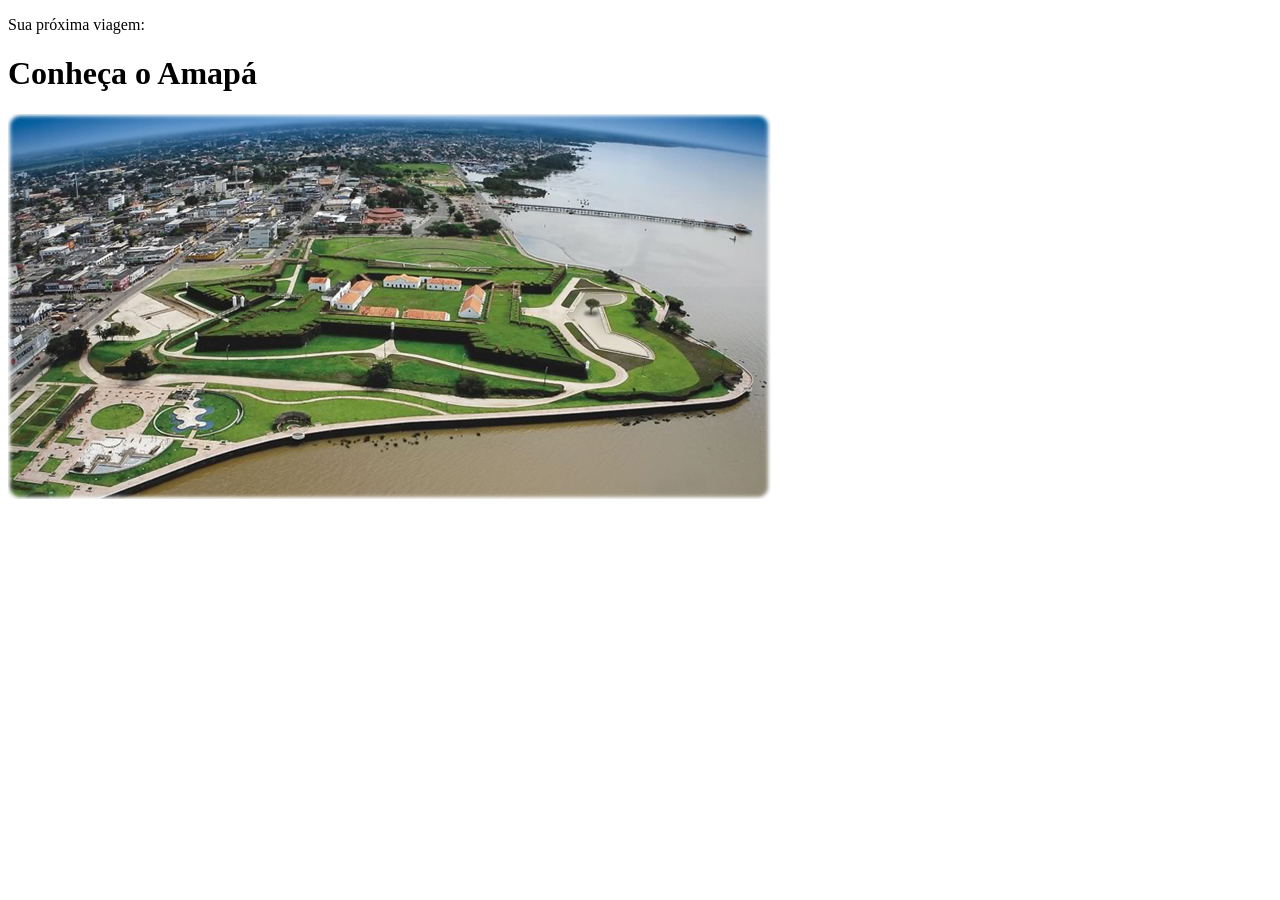
==== pro local turistico/index.html @ eaec670a "pro n co ap" ====
<!DOCTYPE html>
<html lang="pt-br">

<head>
    <link rel="stylesheet" href="style.css">
    <meta charset="UTF-8">
    <meta name="viewport" content="width=device-width, initial-scale=1.0">
    <title>Local Turistico</title>

</head>

<body>
    <main>
        <p>
            Sua próxima viagem:
        </p>
        <h1>Conheça o Amapá</h1>
        <img src="assents/macapa.jpg" alt="Foto do Amapá">
    </main>
</body>

</html>
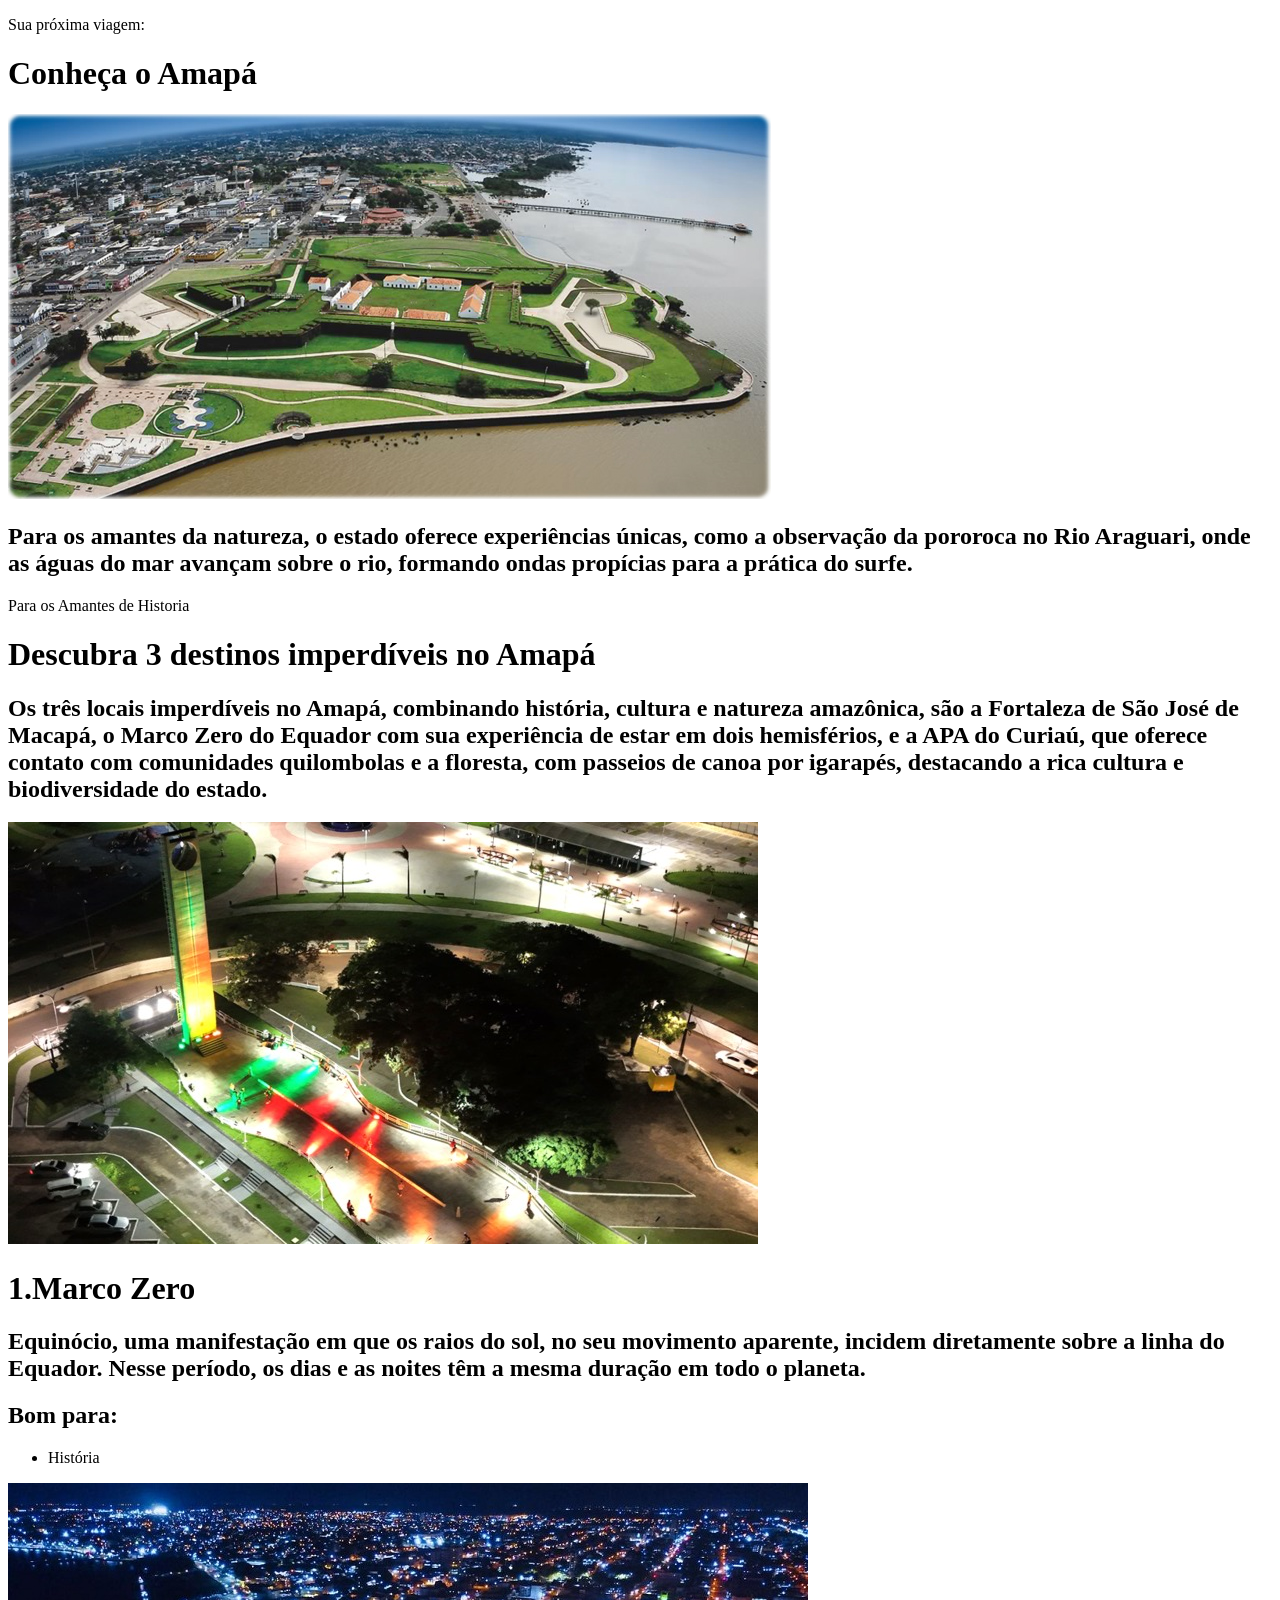
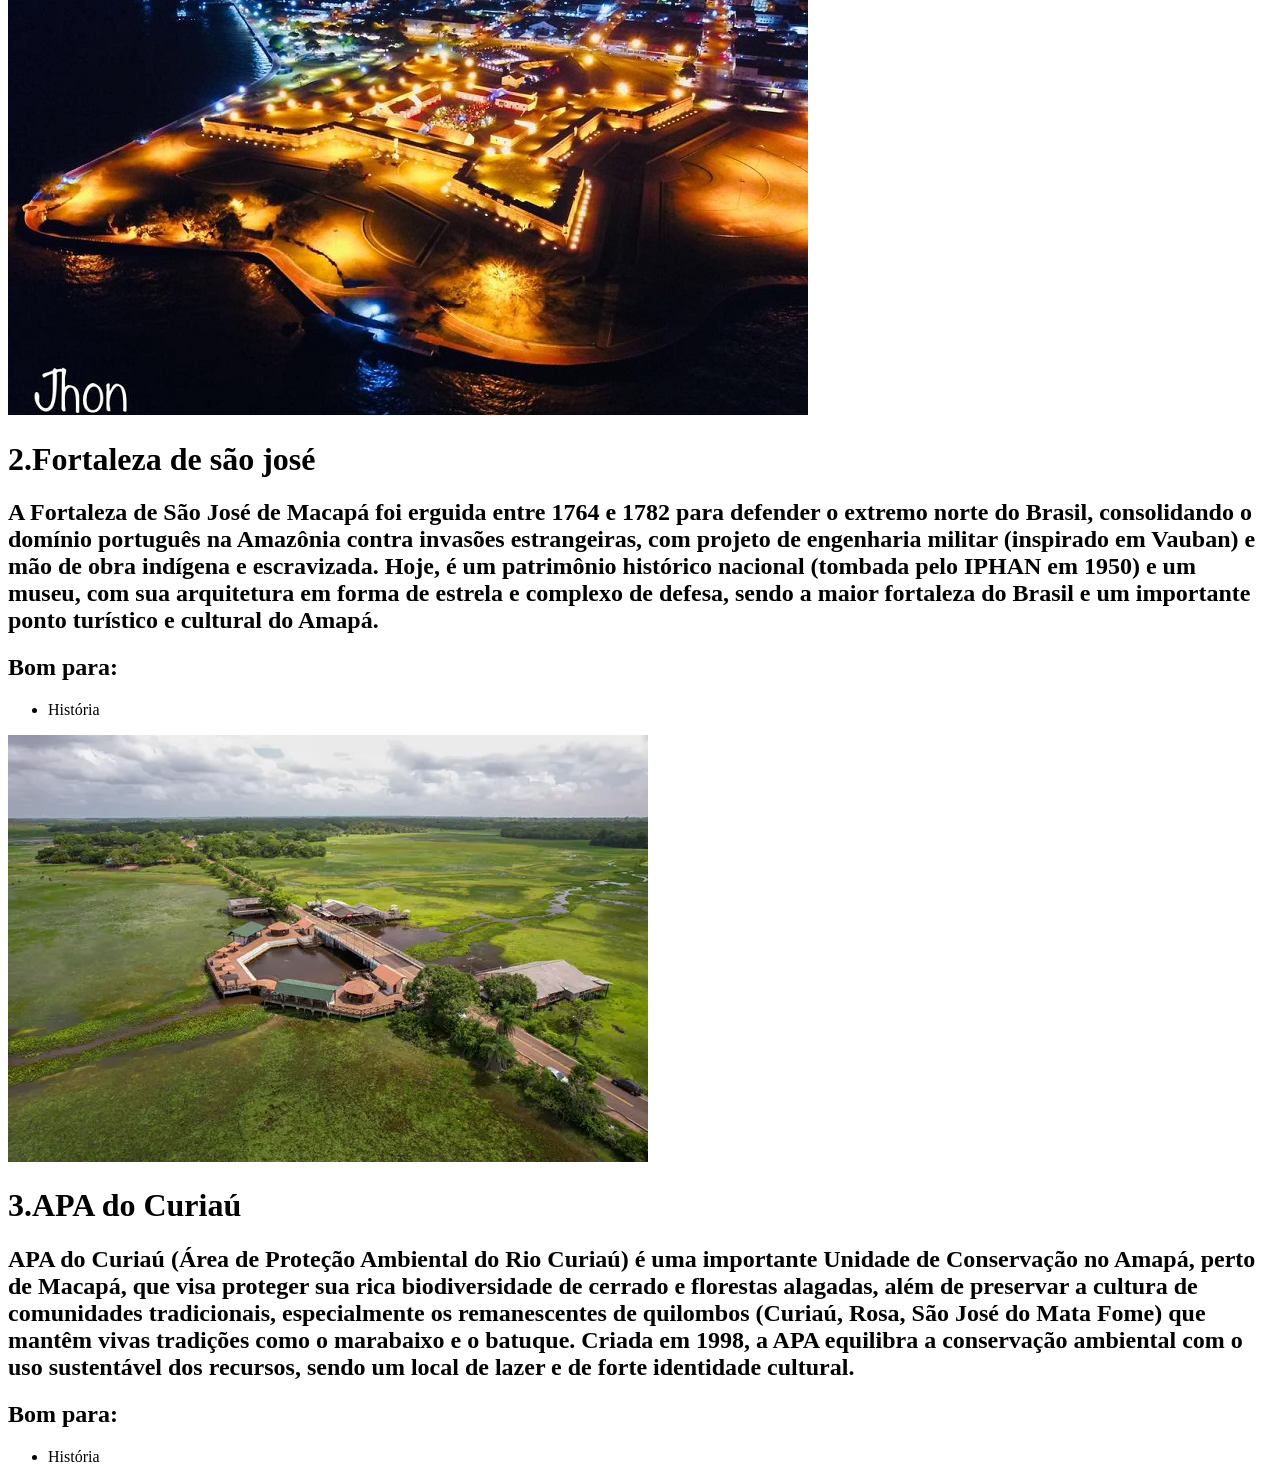
==== commit 6eb42aed: "tem muita coisa pra fazer aindagit add .git add ." ====
--- a/pro local turistico/index.html
+++ b/pro local turistico/index.html
@@ -16,7 +16,49 @@
         </p>
         <h1>Conheça o Amapá</h1>
         <img src="assents/macapa.jpg" alt="Foto do Amapá">
+        <h2>Para os amantes da natureza, o estado oferece experiências únicas, como a observação da pororoca no Rio
+            Araguari, onde as águas do mar avançam sobre o rio, formando ondas propícias para a prática do surfe.</h2>
+        <p>Para os Amantes de Historia</p>
+        <h1>Descubra 3 destinos imperdíveis no Amapá</h1>
+        <h2>Os três locais imperdíveis no Amapá, combinando história, cultura e natureza amazônica, são a Fortaleza de
+            São José de Macapá, o Marco Zero do Equador com sua experiência de estar em dois hemisférios, e a APA do
+            Curiaú, que oferece contato com comunidades quilombolas e a floresta, com passeios de canoa por igarapés,
+            destacando a rica cultura e biodiversidade do estado. </h2>
+        <img src="assents/marco zero.jpg" alt="marco zero">
+        <h1>1.Marco Zero</h1>
+        <h2>Equinócio, uma manifestação em que os raios do sol, no seu movimento aparente, incidem diretamente sobre a
+            linha do Equador. Nesse período, os dias e as noites têm a mesma duração em todo o planeta.</h2>
+        <h2><strong>Bom para:</strong></h2>
+        <ul>
+            <li>História</li>
+        </ul>
+        <img src="assents/fortaleza-2018-11-13-at-11.32.13.jpeg" alt="Fortaleza">
+        <h1>2.Fortaleza de são josé</h1>
+        <h2>A Fortaleza de São José de Macapá foi erguida entre 1764 e 1782 para defender o extremo norte do Brasil,
+            consolidando o domínio português na Amazônia contra invasões estrangeiras, com projeto de engenharia militar
+            (inspirado em Vauban) e mão de obra indígena e escravizada. Hoje, é um patrimônio histórico nacional
+            (tombada pelo IPHAN em 1950) e um museu, com sua arquitetura em forma de estrela e complexo de defesa, sendo
+            a maior fortaleza do Brasil e um importante ponto turístico e cultural do Amapá. </h2>
+        <h2><strong>Bom para:</strong></h2>
+        <ul>
+            <li>História</li>
+        </ul>
+        <img src="assents/Curiaú2.jpg" alt="Curiaú">
+        <h1>3.APA do Curiaú</h1>
+        <h2> APA do Curiaú (Área de Proteção Ambiental do Rio Curiaú) é uma importante Unidade de Conservação no Amapá,
+            perto de Macapá, que visa proteger sua rica biodiversidade de cerrado e florestas alagadas, além de
+            preservar a cultura de comunidades tradicionais, especialmente os remanescentes de quilombos (Curiaú, Rosa,
+            São José do Mata Fome) que mantêm vivas tradições como o marabaixo e o batuque. Criada em 1998, a APA
+            equilibra a conservação ambiental com o uso sustentável dos recursos, sendo um local de lazer e de forte
+            identidade cultural. </h2>
+        <h2><strong>Bom para:</strong></h2>
+        <ul>
+            <li>História</li>
+        </ul>
+
+
     </main>
+
 </body>
 
 </html>
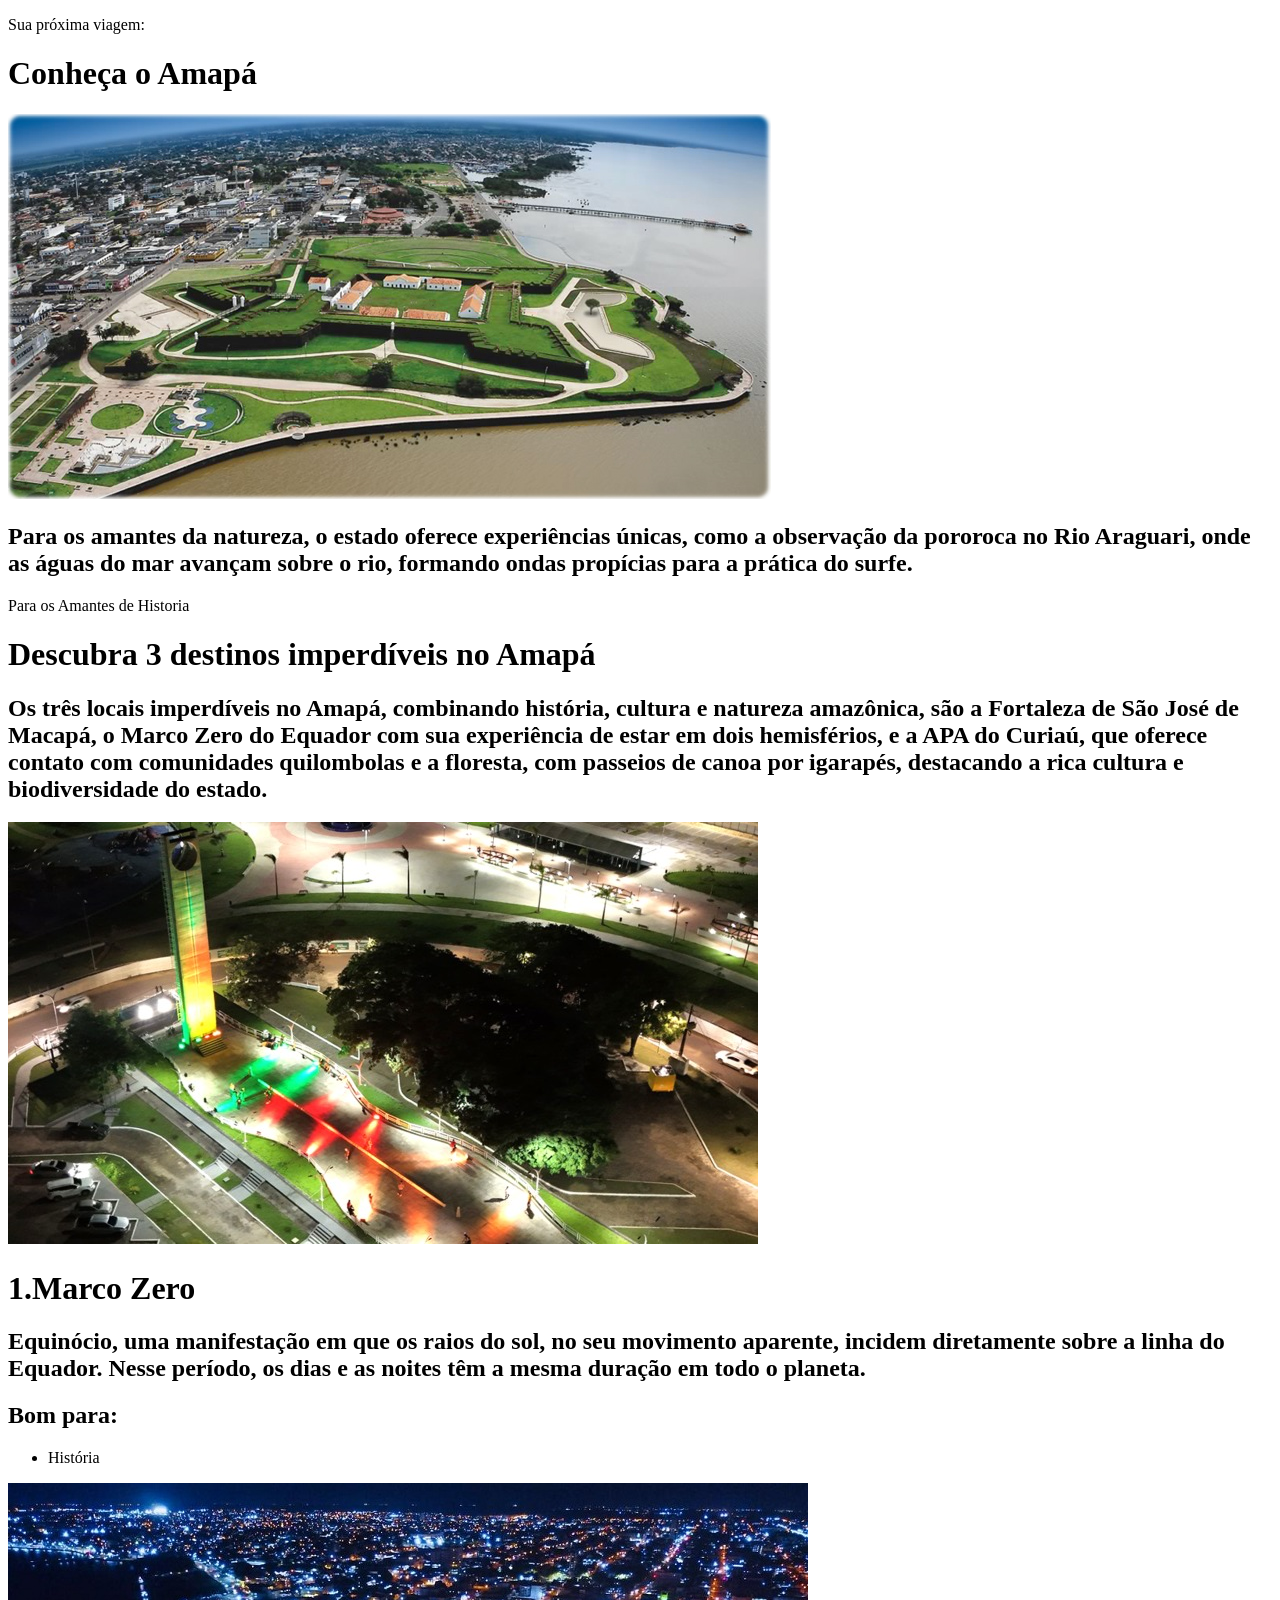
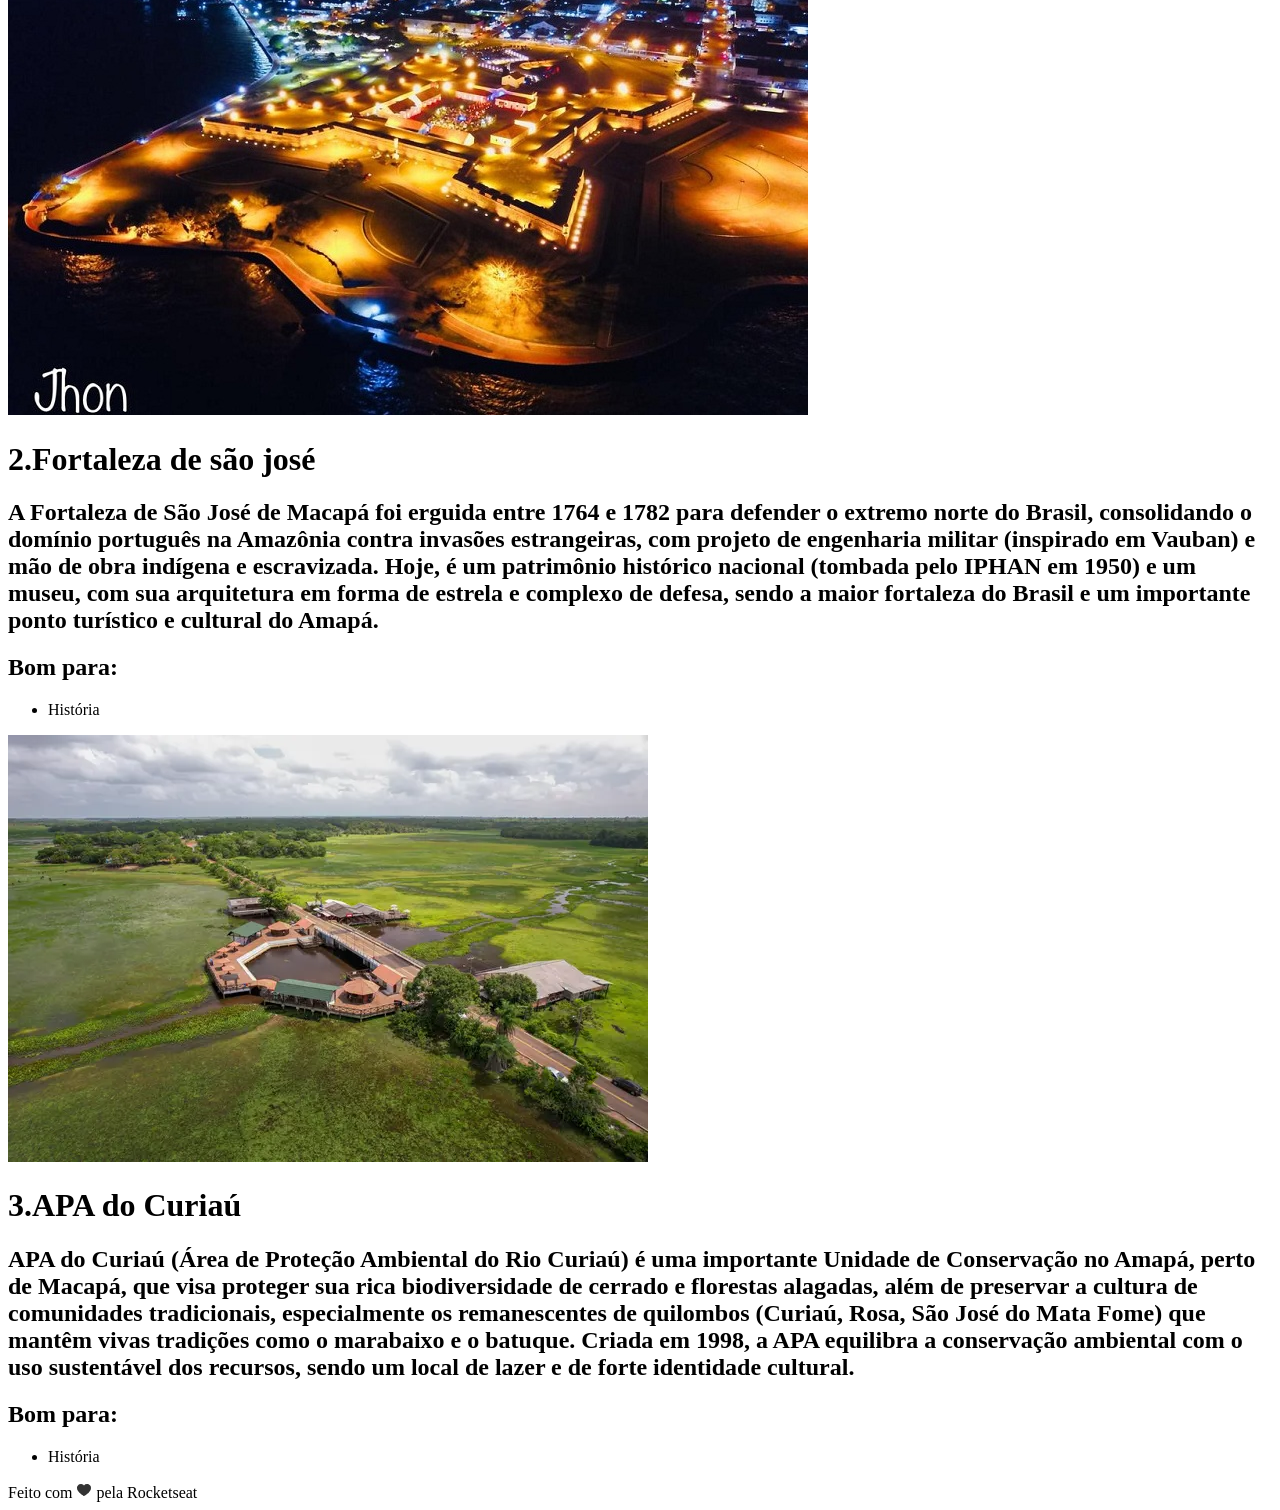
==== commit 5c3dc578: "continua tendo que fazer muita coisa" ====
--- a/pro local turistico/index.html
+++ b/pro local turistico/index.html
@@ -58,7 +58,7 @@
 
 
     </main>
-
+    <footer>Feito com <img src="assents/ph_heart-fill (1).jpg" alt="coraçãozinho"> pela Rocketseat</footer>
 </body>
 
 </html>
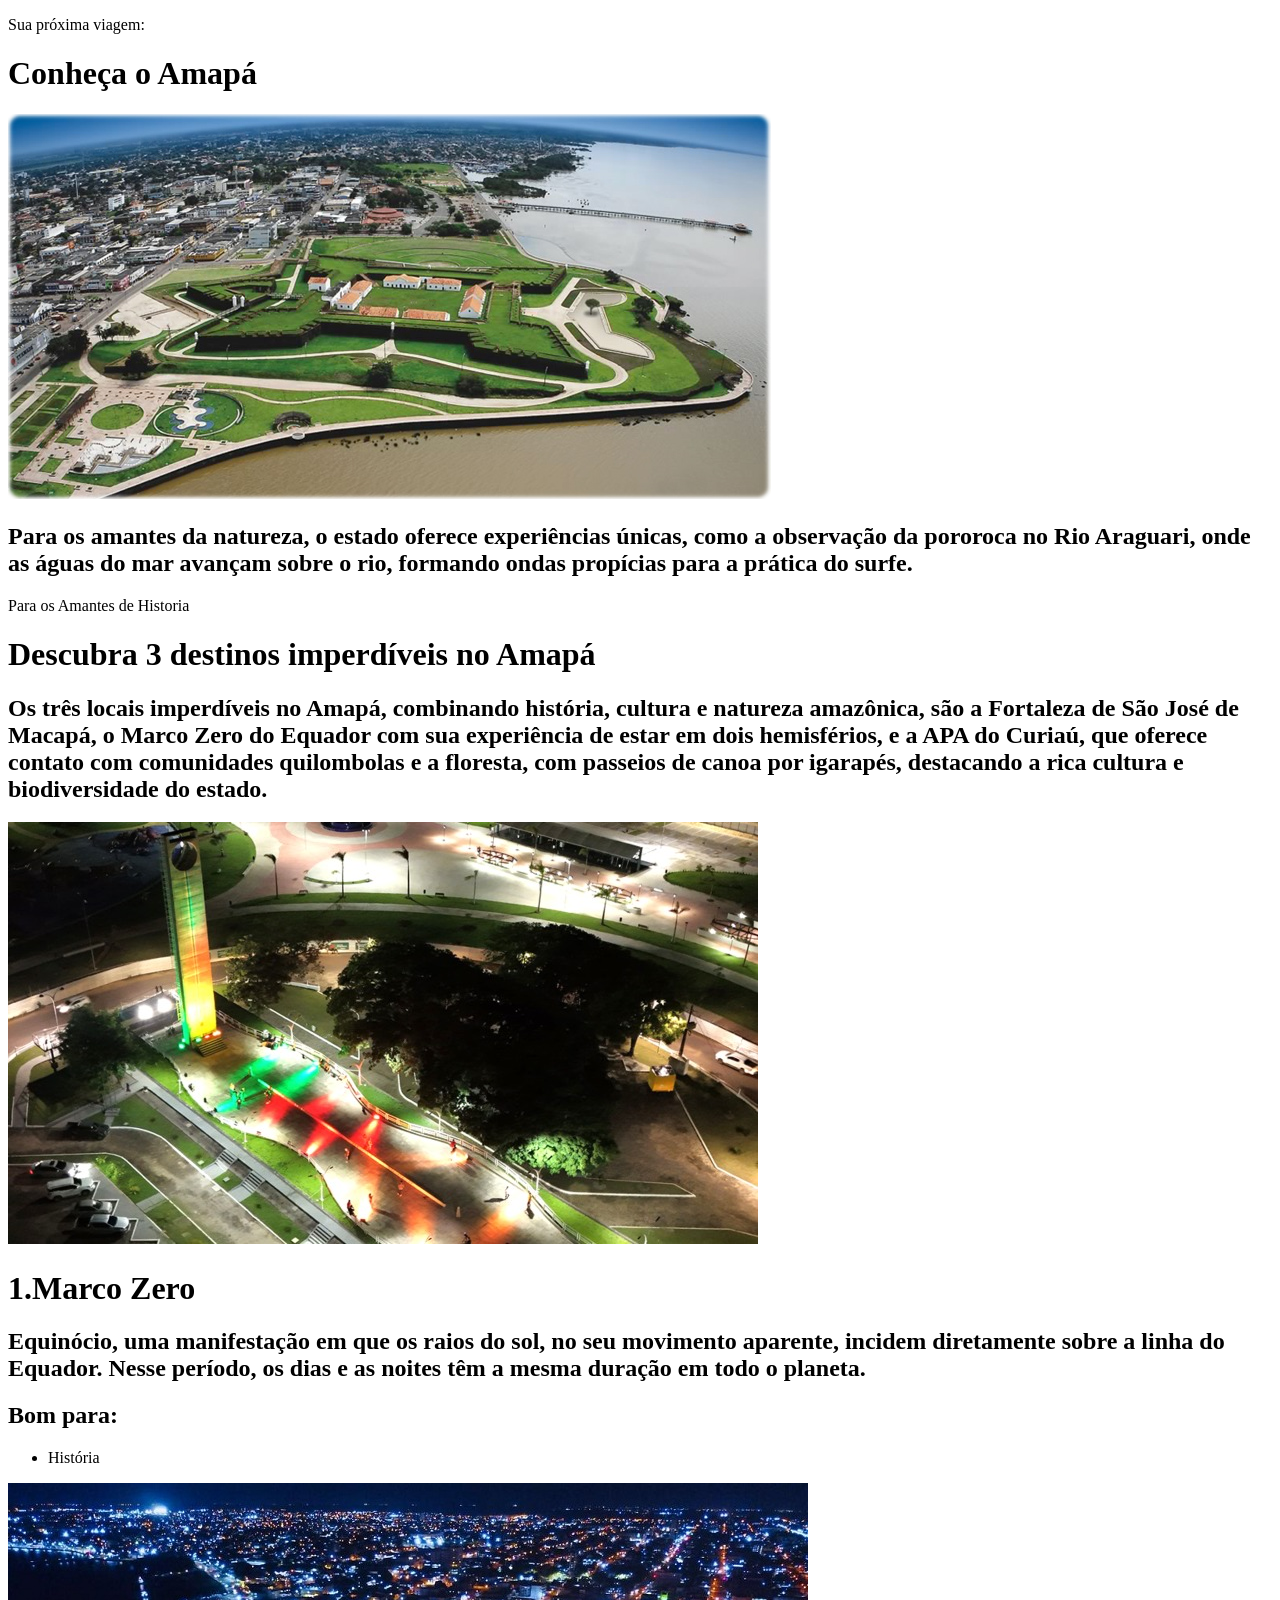
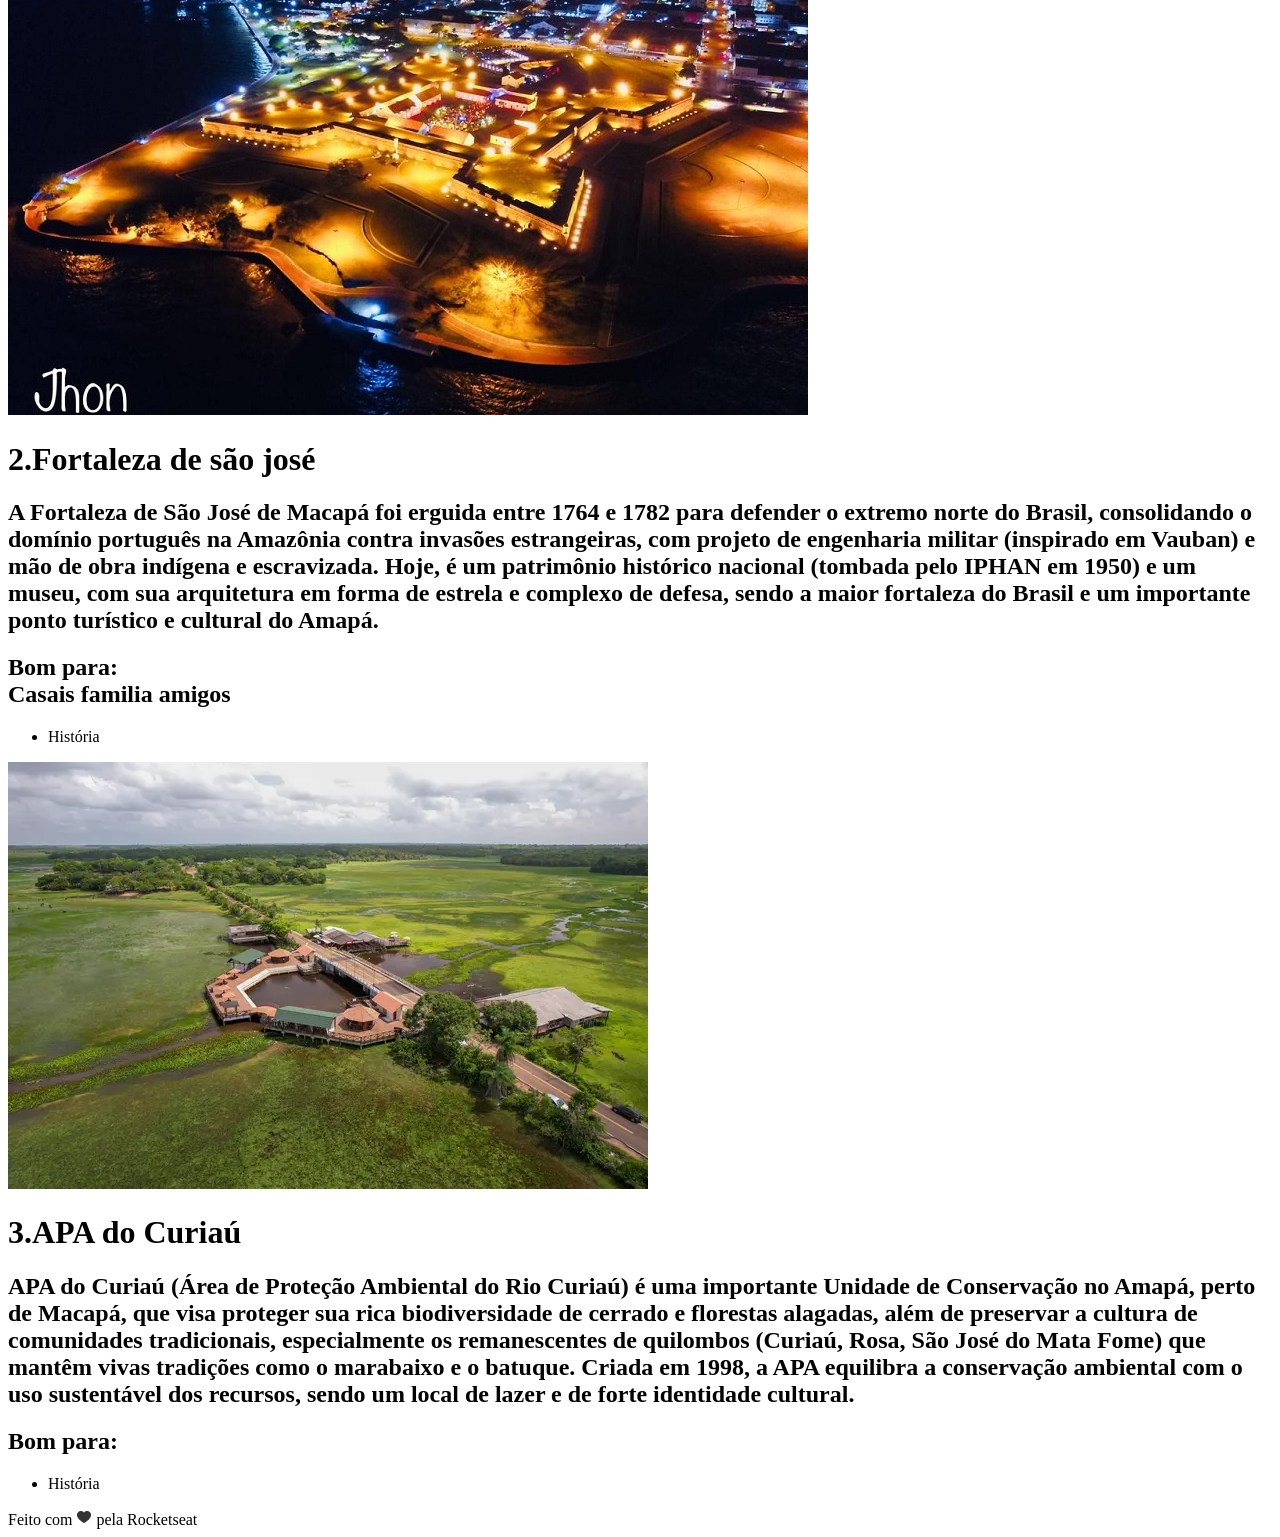
==== commit 262580a2: "continua tendo que fazer muita coisa e" ====
--- a/pro local turistico/index.html
+++ b/pro local turistico/index.html
@@ -39,7 +39,7 @@
             (inspirado em Vauban) e mão de obra indígena e escravizada. Hoje, é um patrimônio histórico nacional
             (tombada pelo IPHAN em 1950) e um museu, com sua arquitetura em forma de estrela e complexo de defesa, sendo
             a maior fortaleza do Brasil e um importante ponto turístico e cultural do Amapá. </h2>
-        <h2><strong>Bom para:</strong></h2>
+        <h2><strong>Bom para: <br>Casais familia amigos</strong></h2>
         <ul>
             <li>História</li>
         </ul>
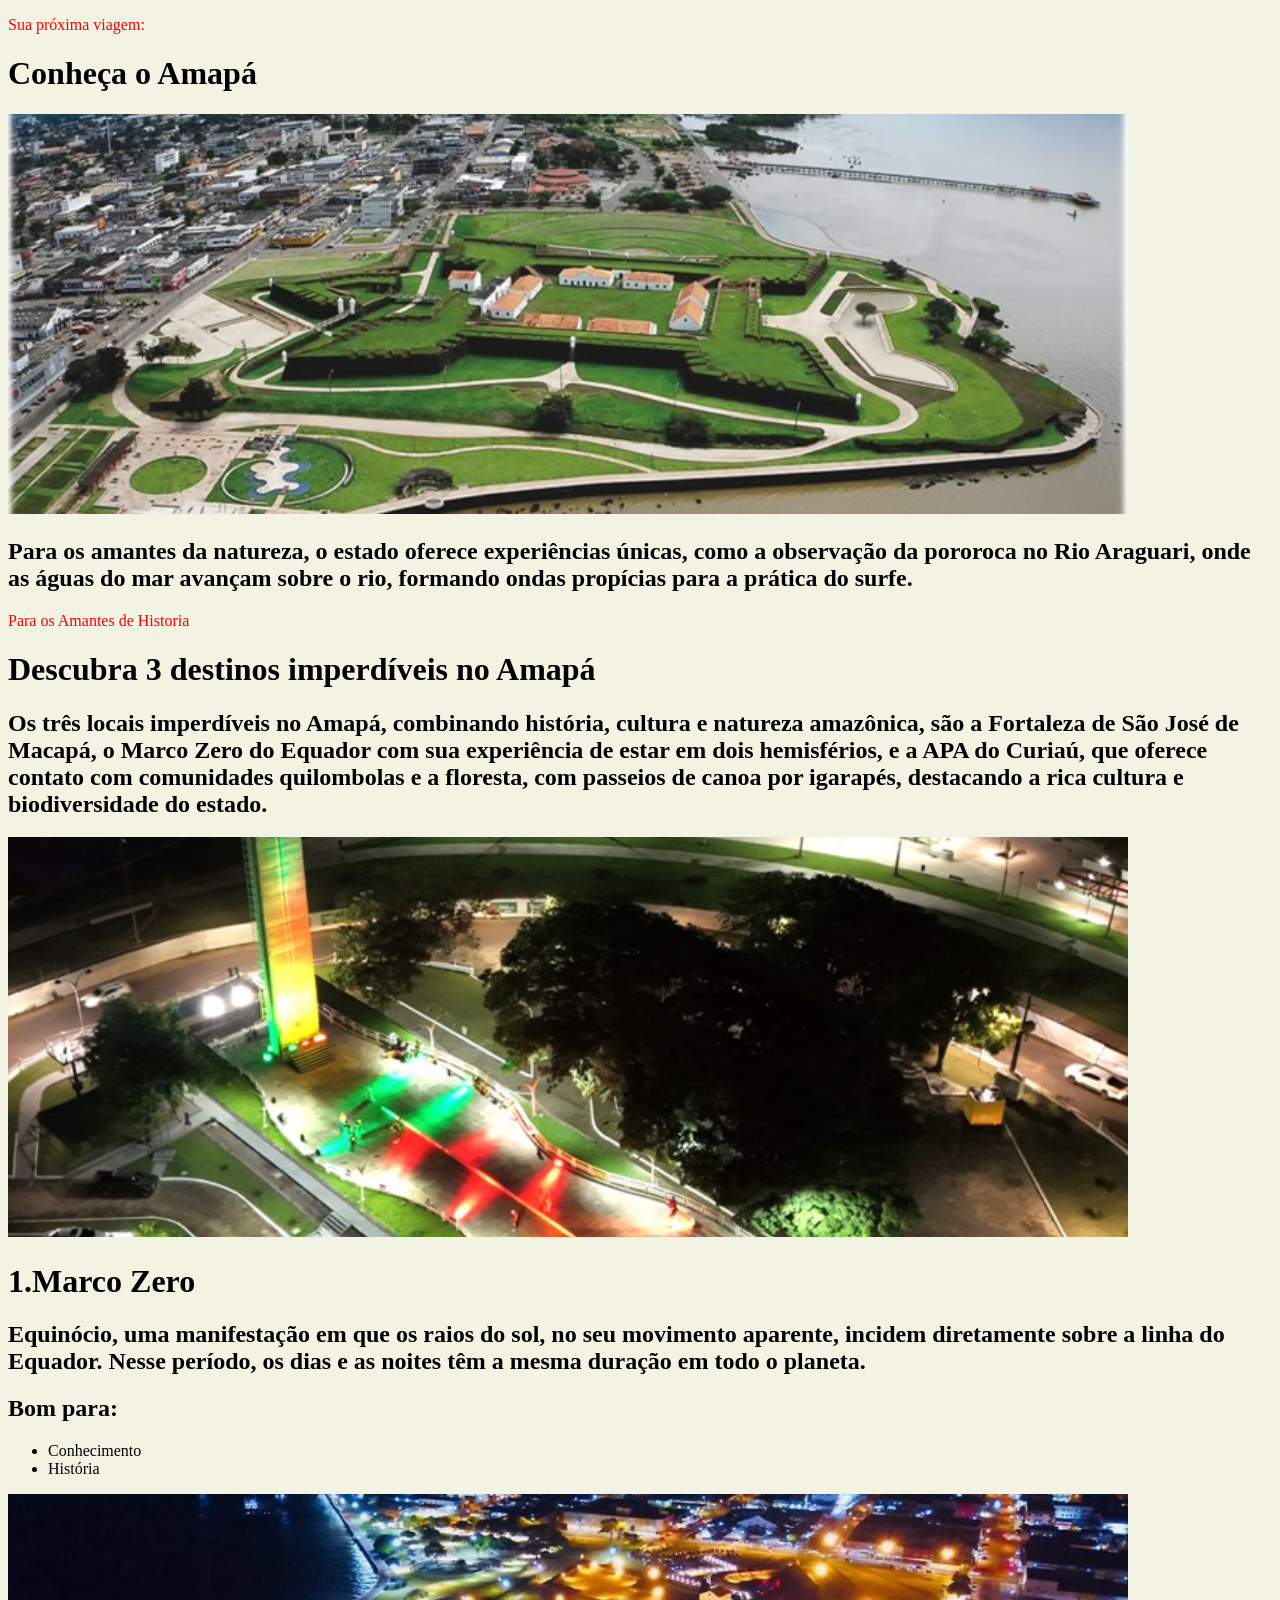
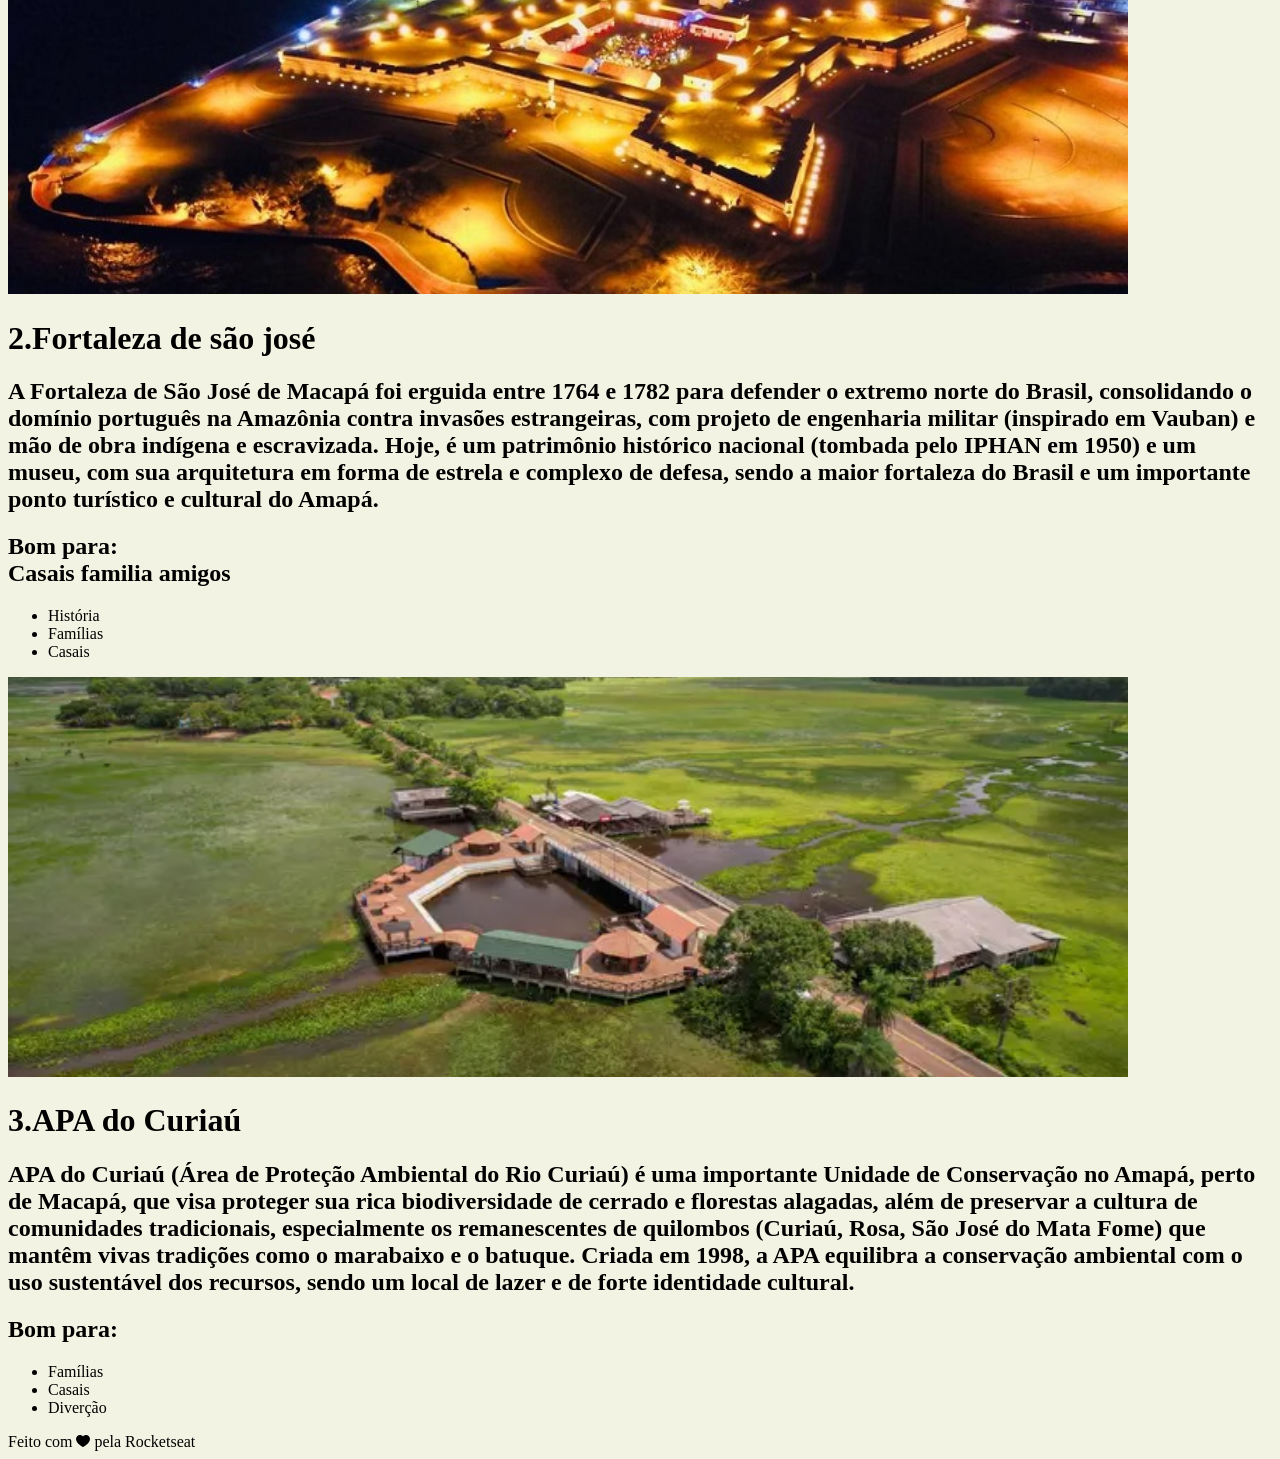
==== commit a64b4b9f: "continua tendo que fazer muita" ====
--- a/pro local turistico/index.html
+++ b/pro local turistico/index.html
@@ -2,9 +2,9 @@
 <html lang="pt-br">
 
 <head>
-    <link rel="stylesheet" href="style.css">
     <meta charset="UTF-8">
     <meta name="viewport" content="width=device-width, initial-scale=1.0">
+    <link rel="stylesheet" href="style.css">
     <title>Local Turistico</title>
 
 </head>
@@ -14,10 +14,15 @@
         <p>
             Sua próxima viagem:
         </p>
-        <h1>Conheça o Amapá</h1>
-        <img src="assents/macapa.jpg" alt="Foto do Amapá">
-        <h2>Para os amantes da natureza, o estado oferece experiências únicas, como a observação da pororoca no Rio
-            Araguari, onde as águas do mar avançam sobre o rio, formando ondas propícias para a prática do surfe.</h2>
+        <h1>
+            Conheça o Amapá
+        </h1>
+        <section>
+            <img src="assents/macapa.jpg" alt="Foto do Amapá">
+            <h2>Para os amantes da natureza, o estado oferece experiências únicas, como a observação da pororoca no Rio
+                Araguari, onde as águas do mar avançam sobre o rio, formando ondas propícias para a prática do surfe.
+            </h2>
+        </section>
         <p>Para os Amantes de Historia</p>
         <h1>Descubra 3 destinos imperdíveis no Amapá</h1>
         <h2>Os três locais imperdíveis no Amapá, combinando história, cultura e natureza amazônica, são a Fortaleza de
@@ -30,6 +35,7 @@
             linha do Equador. Nesse período, os dias e as noites têm a mesma duração em todo o planeta.</h2>
         <h2><strong>Bom para:</strong></h2>
         <ul>
+            <li>Conhecimento</li>
             <li>História</li>
         </ul>
         <img src="assents/fortaleza-2018-11-13-at-11.32.13.jpeg" alt="Fortaleza">
@@ -42,6 +48,8 @@
         <h2><strong>Bom para: <br>Casais familia amigos</strong></h2>
         <ul>
             <li>História</li>
+            <li>Famílias</li>
+            <li>Casais</li>
         </ul>
         <img src="assents/Curiaú2.jpg" alt="Curiaú">
         <h1>3.APA do Curiaú</h1>
@@ -53,12 +61,17 @@
             identidade cultural. </h2>
         <h2><strong>Bom para:</strong></h2>
         <ul>
-            <li>História</li>
+            <li>Famílias</li>
+            <li>Casais</li>
+            <li>Diverção</li>
         </ul>
-
-
     </main>
-    <footer>Feito com <img src="assents/ph_heart-fill (1).jpg" alt="coraçãozinho"> pela Rocketseat</footer>
+    <footer>Feito com <svg width="14" height="12" viewBox="0 0 14 12" fill="none" xmlns="http://www.w3.org/2000/svg">
+            <path
+                d="M14 3.875C14 8.25 7.51312 11.7913 7.23687 11.9375C7.16406 11.9767 7.08268 11.9972 7 11.9972C6.91732 11.9972 6.83594 11.9767 6.76312 11.9375C6.48688 11.7913 0 8.25 0 3.875C0.00115796 2.84764 0.409788 1.86269 1.13624 1.13624C1.86269 0.409788 2.84764 0.00115796 3.875 0C5.16563 0 6.29562 0.555 7 1.49312C7.70438 0.555 8.83438 0 10.125 0C11.1524 0.00115796 12.1373 0.409788 12.8638 1.13624C13.5902 1.86269 13.9988 2.84764 14 3.875Z"
+                fill="currentColor" />
+        </svg>
+        pela Rocketseat</footer>
 </body>
 
 </html>
--- a/pro local turistico/style.css
+++ b/pro local turistico/style.css
@@ -0,0 +1,15 @@
+body {
+    background-color: rgb(243, 243, 227);
+}
+
+main {}
+
+img {
+    width: 1120px;
+    height: 400px;
+    object-fit: cover;
+}
+
+p {
+    color: red;
+}
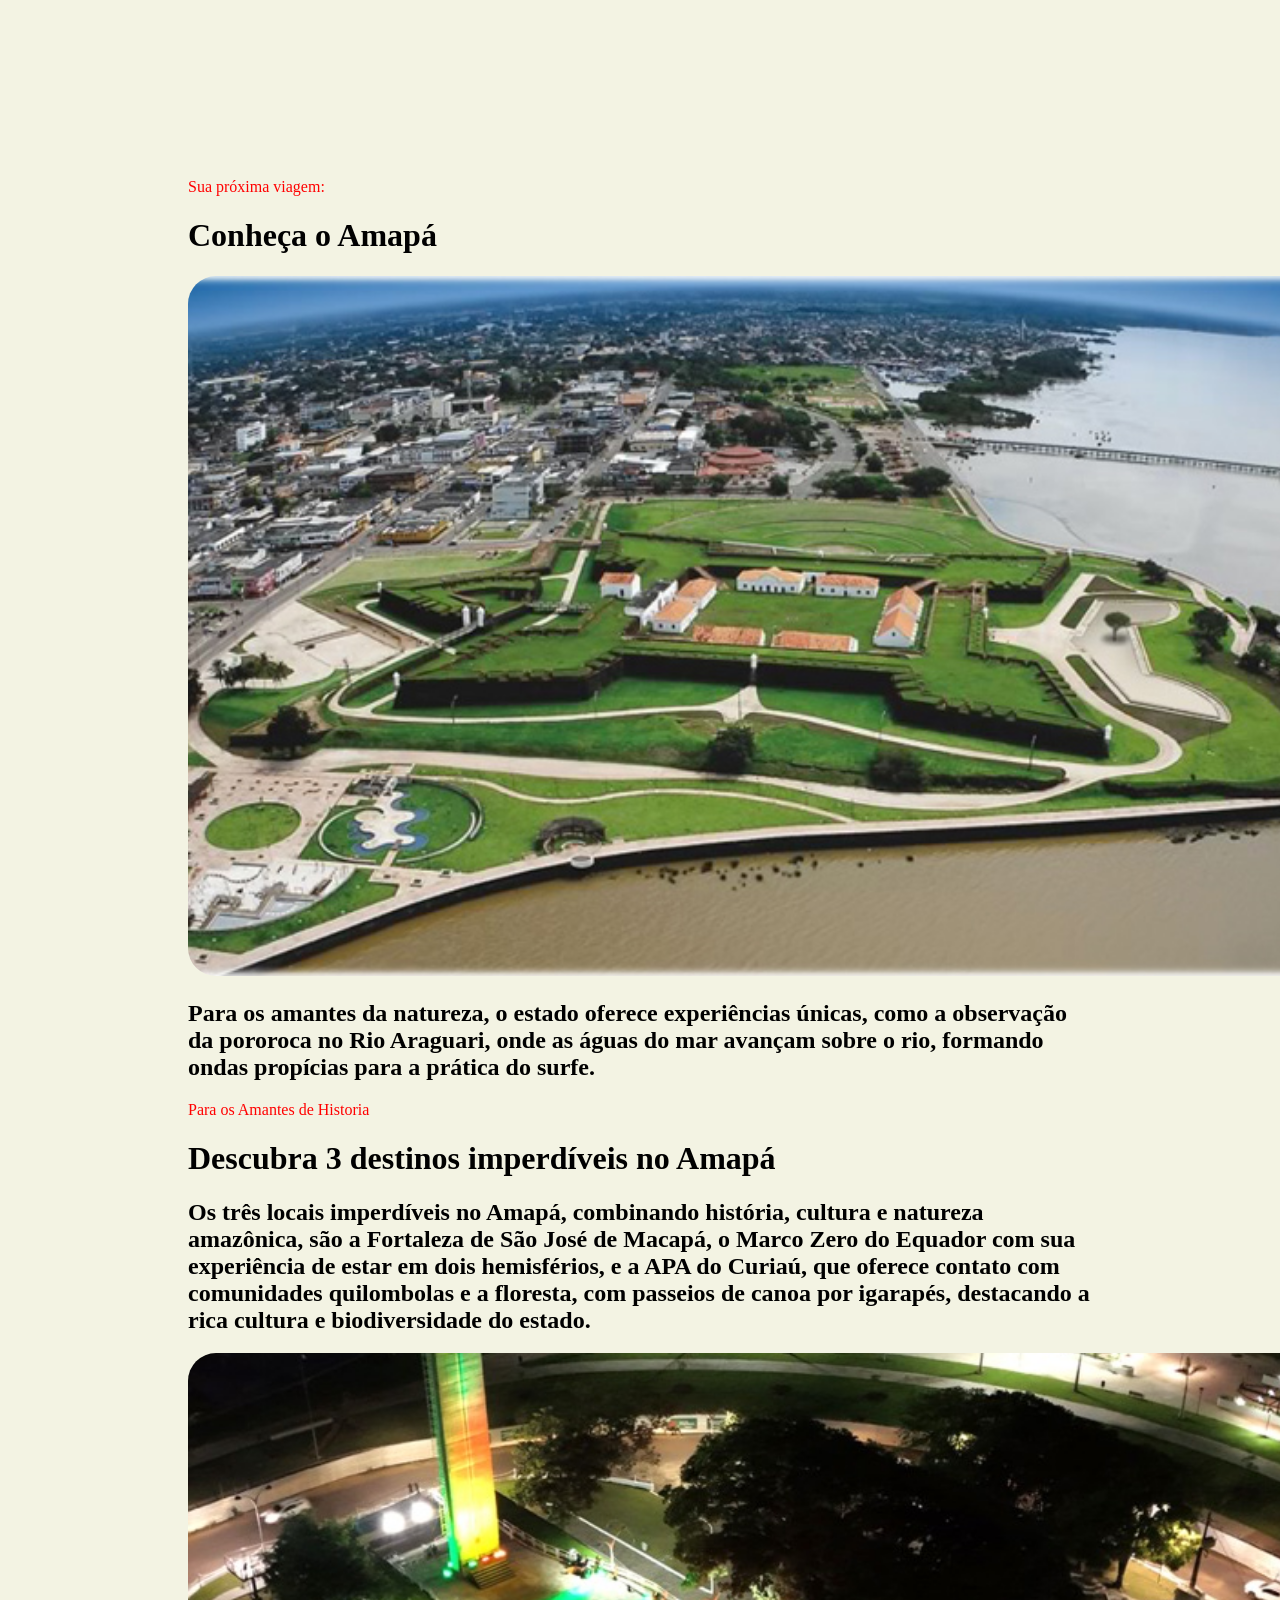
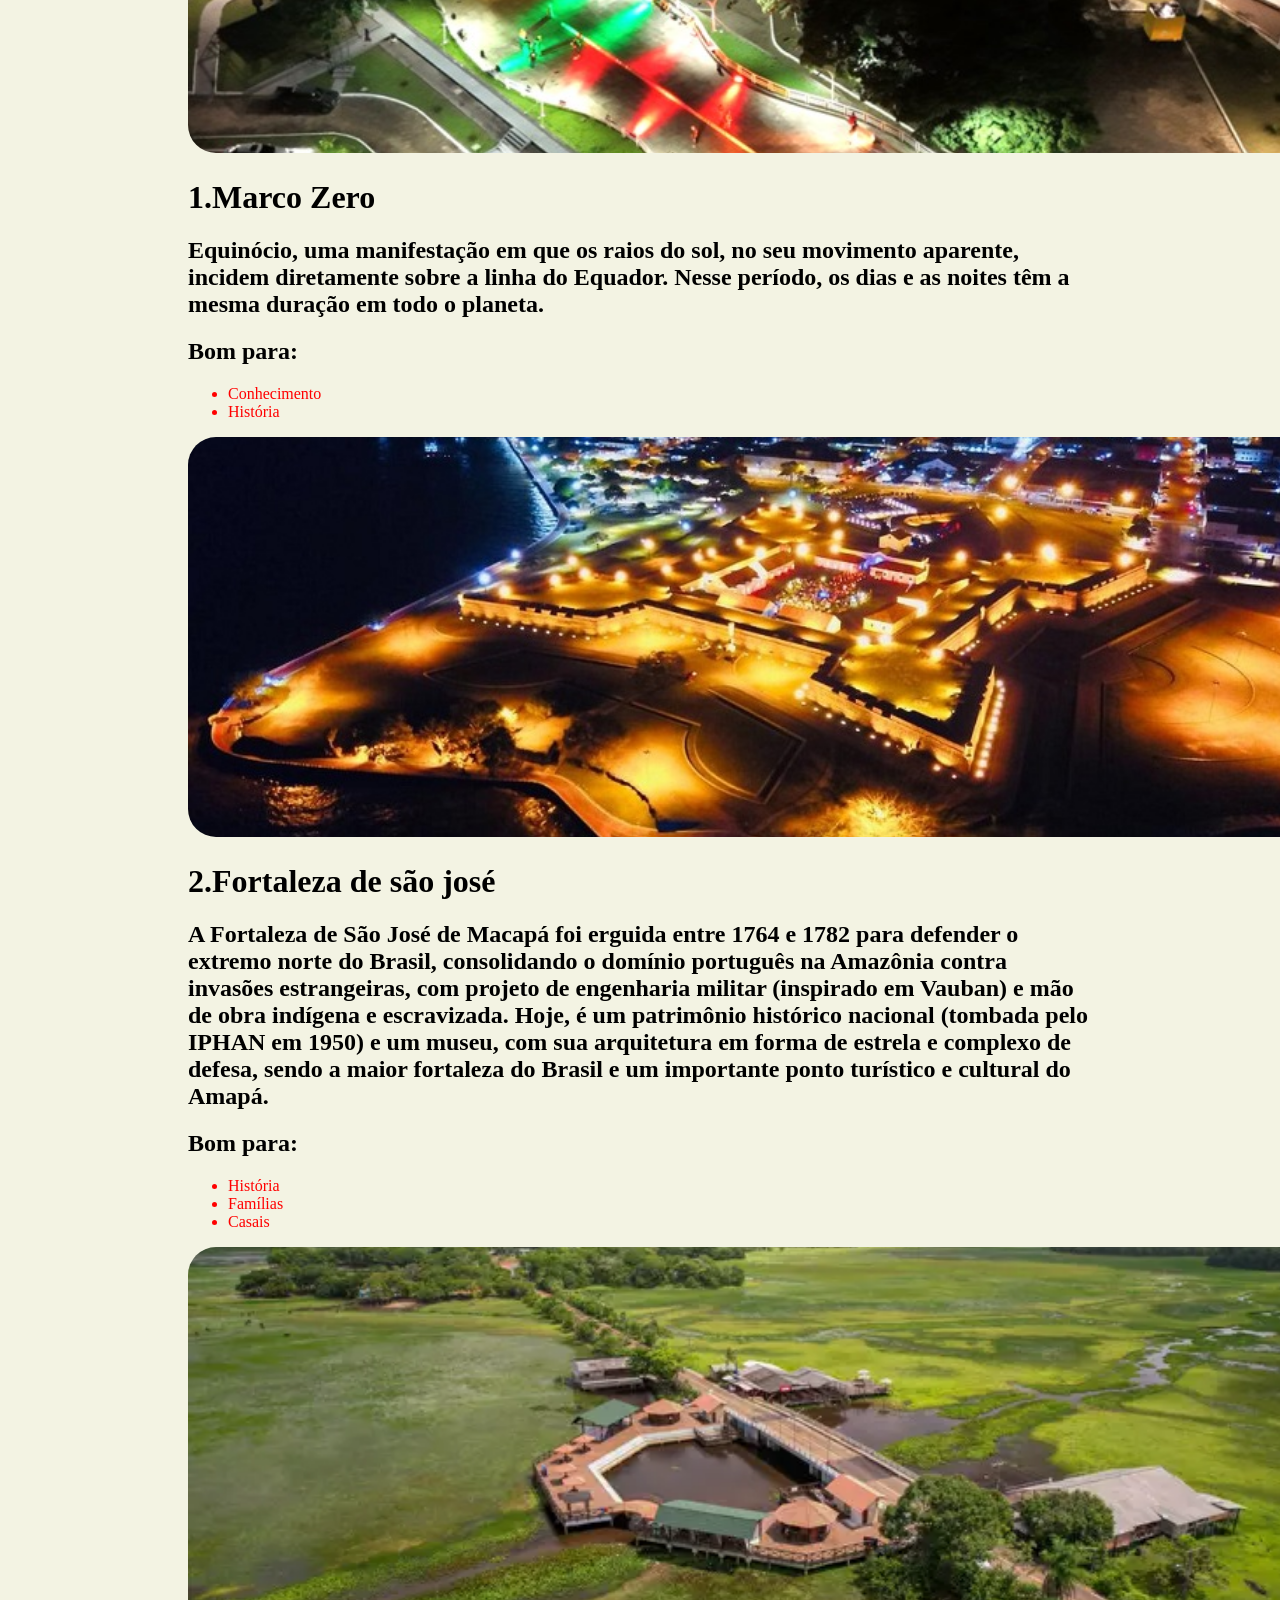
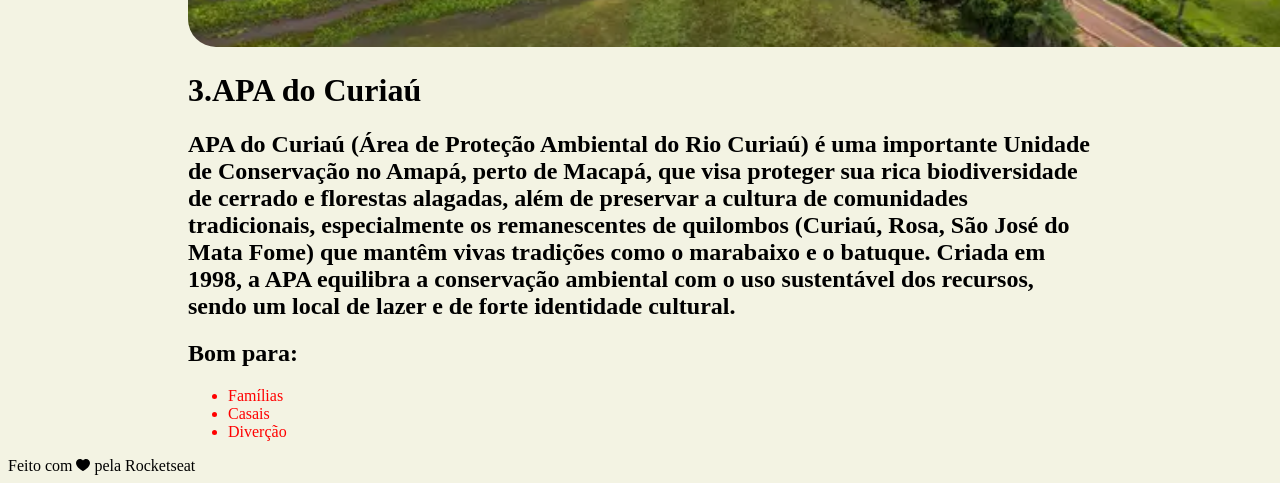
==== commit 7f08cf2d: "continua tendo que fazer muita haaaaaaaaaaa" ====
--- a/pro local turistico/index.html
+++ b/pro local turistico/index.html
@@ -11,60 +11,73 @@
 
 <body>
     <main>
-        <p>
-            Sua próxima viagem:
-        </p>
-        <h1>
-            Conheça o Amapá
-        </h1>
-        <section>
-            <img src="assents/macapa.jpg" alt="Foto do Amapá">
-            <h2>Para os amantes da natureza, o estado oferece experiências únicas, como a observação da pororoca no Rio
-                Araguari, onde as águas do mar avançam sobre o rio, formando ondas propícias para a prática do surfe.
-            </h2>
-        </section>
-        <p>Para os Amantes de Historia</p>
-        <h1>Descubra 3 destinos imperdíveis no Amapá</h1>
-        <h2>Os três locais imperdíveis no Amapá, combinando história, cultura e natureza amazônica, são a Fortaleza de
-            São José de Macapá, o Marco Zero do Equador com sua experiência de estar em dois hemisférios, e a APA do
-            Curiaú, que oferece contato com comunidades quilombolas e a floresta, com passeios de canoa por igarapés,
-            destacando a rica cultura e biodiversidade do estado. </h2>
-        <img src="assents/marco zero.jpg" alt="marco zero">
-        <h1>1.Marco Zero</h1>
-        <h2>Equinócio, uma manifestação em que os raios do sol, no seu movimento aparente, incidem diretamente sobre a
-            linha do Equador. Nesse período, os dias e as noites têm a mesma duração em todo o planeta.</h2>
-        <h2><strong>Bom para:</strong></h2>
-        <ul>
-            <li>Conhecimento</li>
-            <li>História</li>
-        </ul>
-        <img src="assents/fortaleza-2018-11-13-at-11.32.13.jpeg" alt="Fortaleza">
-        <h1>2.Fortaleza de são josé</h1>
-        <h2>A Fortaleza de São José de Macapá foi erguida entre 1764 e 1782 para defender o extremo norte do Brasil,
-            consolidando o domínio português na Amazônia contra invasões estrangeiras, com projeto de engenharia militar
-            (inspirado em Vauban) e mão de obra indígena e escravizada. Hoje, é um patrimônio histórico nacional
-            (tombada pelo IPHAN em 1950) e um museu, com sua arquitetura em forma de estrela e complexo de defesa, sendo
-            a maior fortaleza do Brasil e um importante ponto turístico e cultural do Amapá. </h2>
-        <h2><strong>Bom para: <br>Casais familia amigos</strong></h2>
-        <ul>
-            <li>História</li>
-            <li>Famílias</li>
-            <li>Casais</li>
-        </ul>
-        <img src="assents/Curiaú2.jpg" alt="Curiaú">
-        <h1>3.APA do Curiaú</h1>
-        <h2> APA do Curiaú (Área de Proteção Ambiental do Rio Curiaú) é uma importante Unidade de Conservação no Amapá,
-            perto de Macapá, que visa proteger sua rica biodiversidade de cerrado e florestas alagadas, além de
-            preservar a cultura de comunidades tradicionais, especialmente os remanescentes de quilombos (Curiaú, Rosa,
-            São José do Mata Fome) que mantêm vivas tradições como o marabaixo e o batuque. Criada em 1998, a APA
-            equilibra a conservação ambiental com o uso sustentável dos recursos, sendo um local de lazer e de forte
-            identidade cultural. </h2>
-        <h2><strong>Bom para:</strong></h2>
-        <ul>
-            <li>Famílias</li>
-            <li>Casais</li>
-            <li>Diverção</li>
-        </ul>
+        <div id="page">
+
+            <p>
+                Sua próxima viagem:
+            </p>
+            <h1>
+                Conheça o Amapá
+            </h1>
+            <section>
+                <div></div>
+                <img src="assents/macapa.jpg" alt="Foto do Amapá">
+                <h2>Para os amantes da natureza, o estado oferece experiências únicas, como a observação da pororoca no
+                    Rio
+                    Araguari, onde as águas do mar avançam sobre o rio, formando ondas propícias para a prática do
+                    surfe.
+                </h2>
+            </section>
+            <p>Para os Amantes de Historia</p>
+            <h1>Descubra 3 destinos imperdíveis no Amapá</h1>
+            <h2>Os três locais imperdíveis no Amapá, combinando história, cultura e natureza amazônica, são a Fortaleza
+                de
+                São José de Macapá, o Marco Zero do Equador com sua experiência de estar em dois hemisférios, e a APA do
+                Curiaú, que oferece contato com comunidades quilombolas e a floresta, com passeios de canoa por
+                igarapés,
+                destacando a rica cultura e biodiversidade do estado. </h2>
+            <img src="assents/marco zero.jpg" alt="marco zero">
+            <h1>1.Marco Zero</h1>
+            <h2>Equinócio, uma manifestação em que os raios do sol, no seu movimento aparente, incidem diretamente sobre
+                a
+                linha do Equador. Nesse período, os dias e as noites têm a mesma duração em todo o planeta.</h2>
+            <h2><strong>Bom para:</strong></h2>
+            <ul>
+                <li>Conhecimento</li>
+                <li>História</li>
+            </ul>
+            <img src="assents/fortaleza-2018-11-13-at-11.32.13.jpeg" alt="Fortaleza">
+            <h1>2.Fortaleza de são josé</h1>
+            <h2>A Fortaleza de São José de Macapá foi erguida entre 1764 e 1782 para defender o extremo norte do Brasil,
+                consolidando o domínio português na Amazônia contra invasões estrangeiras, com projeto de engenharia
+                militar
+                (inspirado em Vauban) e mão de obra indígena e escravizada. Hoje, é um patrimônio histórico nacional
+                (tombada pelo IPHAN em 1950) e um museu, com sua arquitetura em forma de estrela e complexo de defesa,
+                sendo
+                a maior fortaleza do Brasil e um importante ponto turístico e cultural do Amapá. </h2>
+            <h2>Bom para:</h2>
+            <ul>
+                <li>História</li>
+                <li>Famílias</li>
+                <li>Casais</li>
+            </ul>
+            <img src="assents/Curiaú2.jpg" alt="Curiaú">
+            <h1>3.APA do Curiaú</h1>
+            <h2> APA do Curiaú (Área de Proteção Ambiental do Rio Curiaú) é uma importante Unidade de Conservação no
+                Amapá,
+                perto de Macapá, que visa proteger sua rica biodiversidade de cerrado e florestas alagadas, além de
+                preservar a cultura de comunidades tradicionais, especialmente os remanescentes de quilombos (Curiaú,
+                Rosa,
+                São José do Mata Fome) que mantêm vivas tradições como o marabaixo e o batuque. Criada em 1998, a APA
+                equilibra a conservação ambiental com o uso sustentável dos recursos, sendo um local de lazer e de forte
+                identidade cultural. </h2>
+            <h2><strong>Bom para:</strong></h2>
+            <ul>
+                <li>Famílias</li>
+                <li>Casais</li>
+                <li>Diverção</li>
+            </ul>
+        </div>
     </main>
     <footer>Feito com <svg width="14" height="12" viewBox="0 0 14 12" fill="none" xmlns="http://www.w3.org/2000/svg">
             <path
--- a/pro local turistico/style.css
+++ b/pro local turistico/style.css
@@ -4,12 +4,34 @@
 
 main {}
 
+#page {
+    padding-left: 180px;
+    padding-right: 180px;
+    padding-top: 154px;
+
+}
+
+div+img {
+    height: 700px;
+}
+
 img {
     width: 1120px;
     height: 400px;
     object-fit: cover;
+    border-radius: 28px;
+
 }
 
 p {
     color: red;
+    width: 1120px;
+}
+
+h1 h2 {
+    width: 1120px;
+}
+
+h2+ul {
+    color: red;
 }
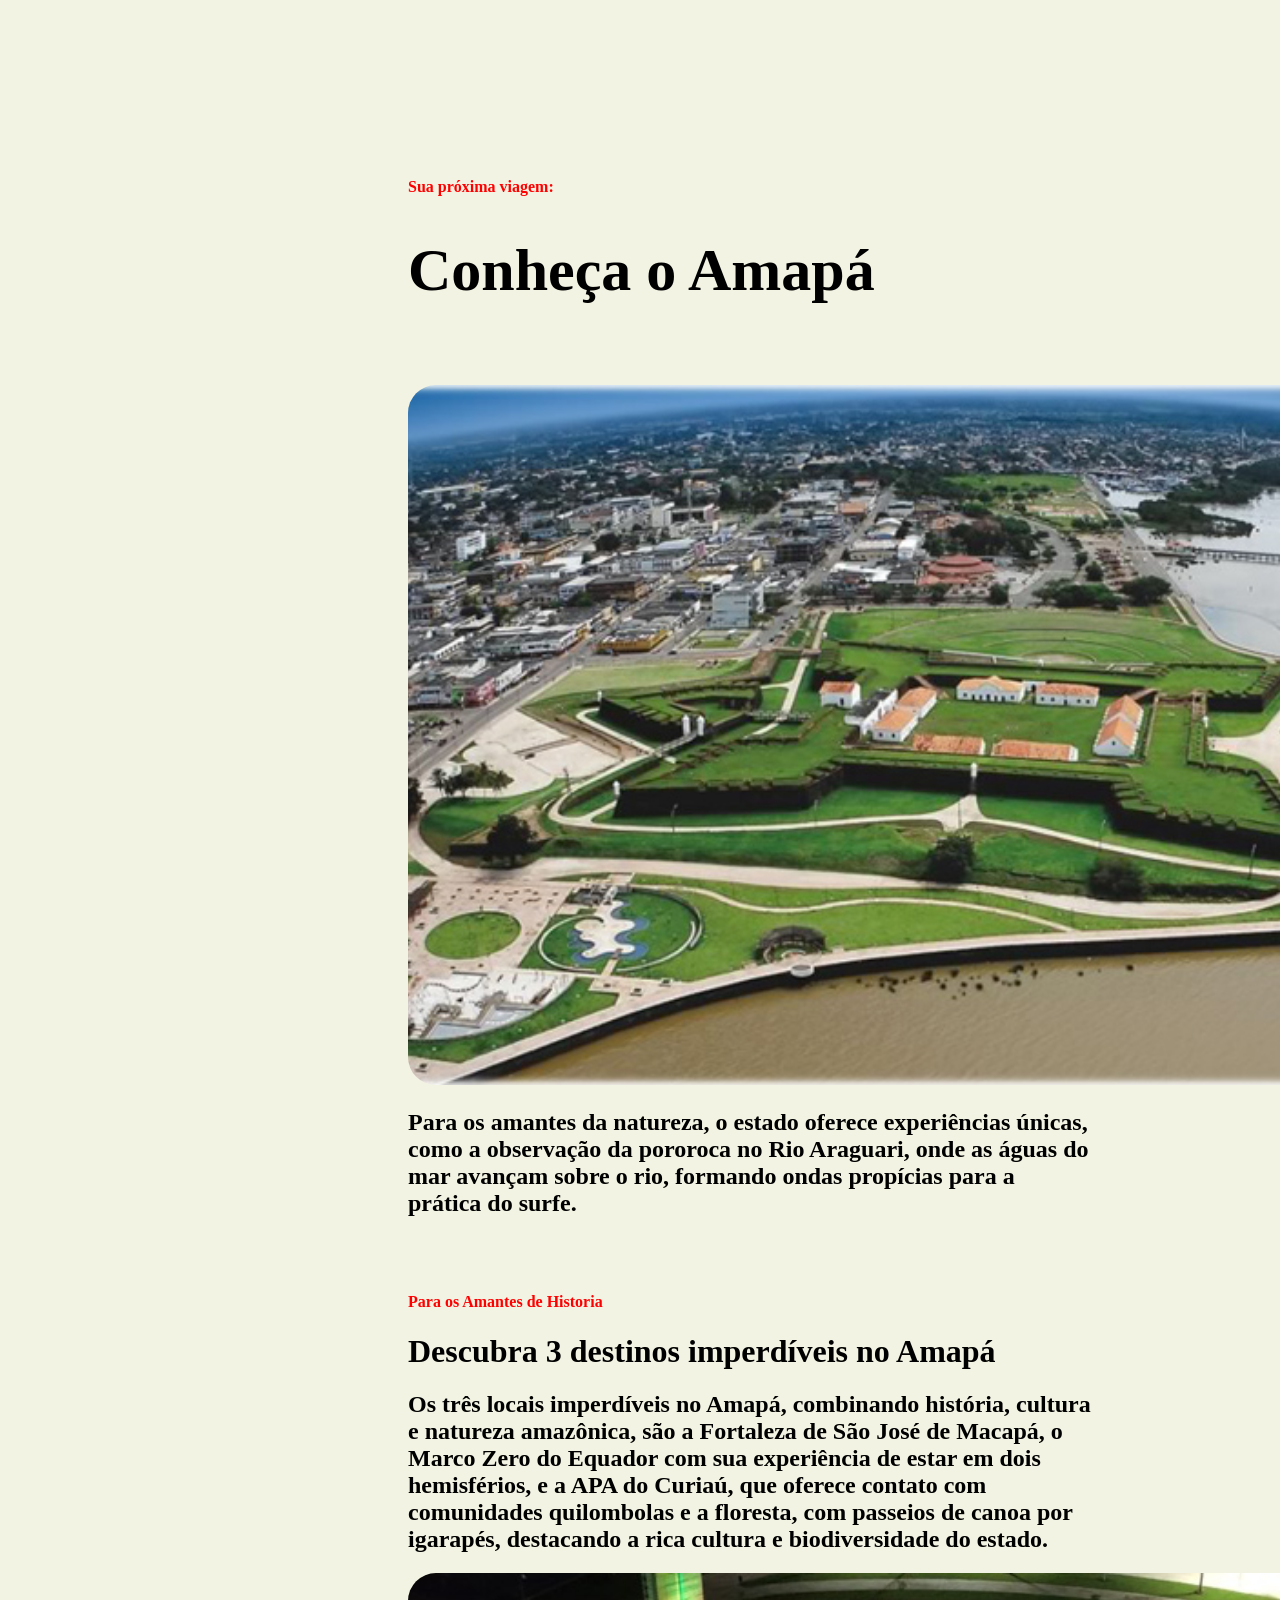
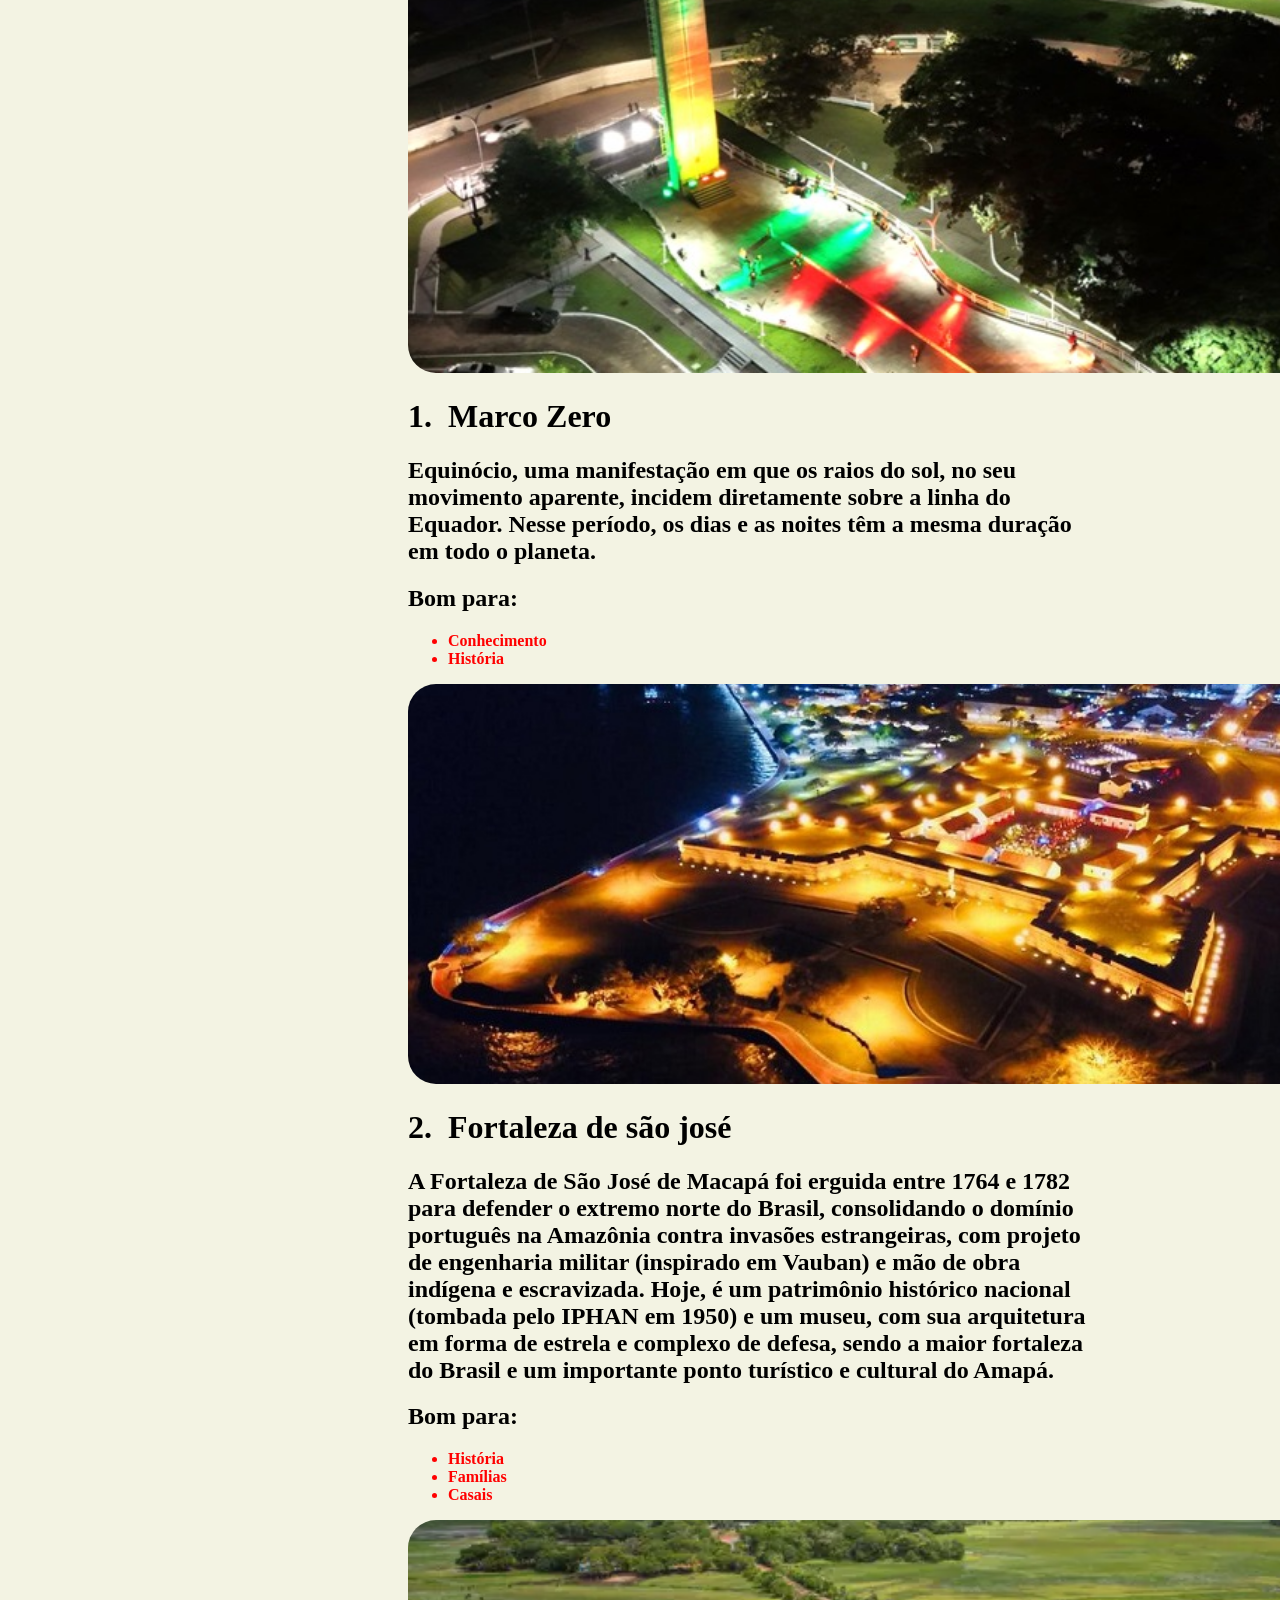
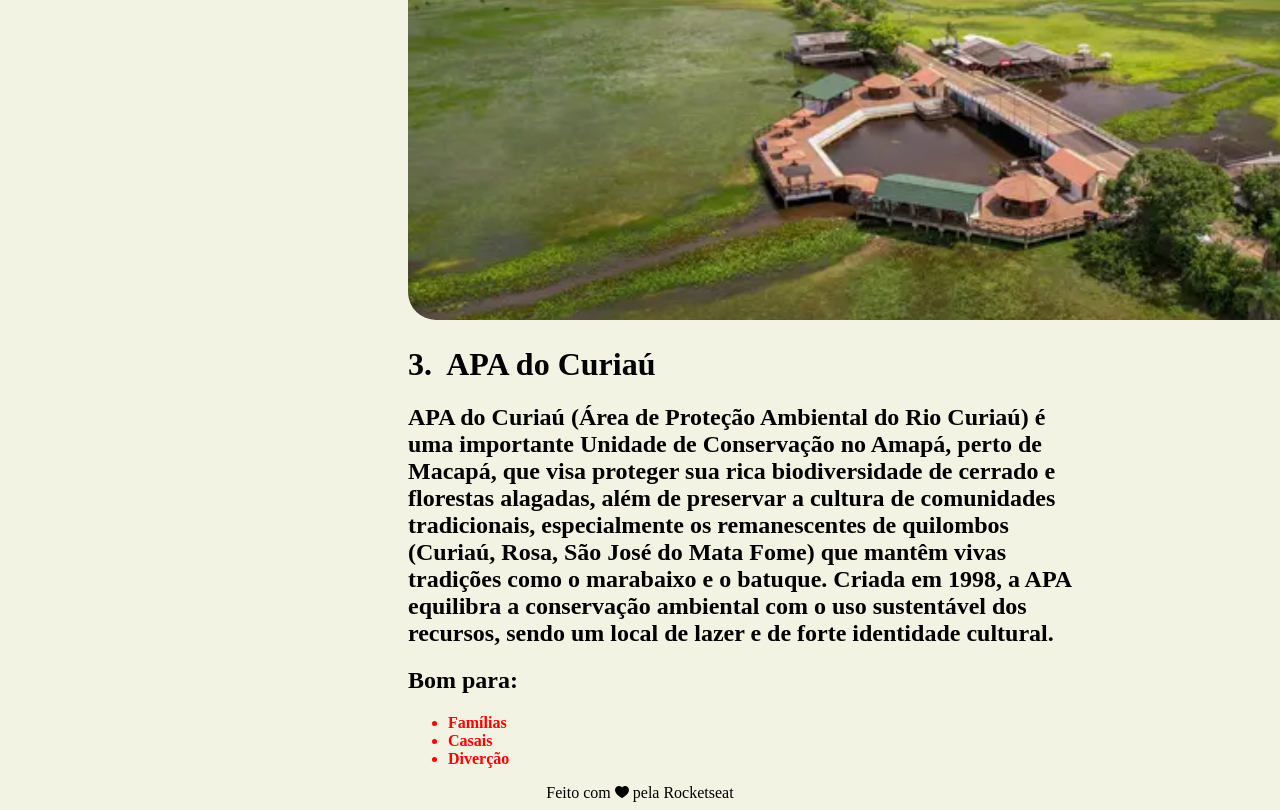
==== commit 59fc1bf4: "acabou é so isso pessoalgit add .git add ." ====
--- a/pro local turistico/index.html
+++ b/pro local turistico/index.html
@@ -14,11 +14,15 @@
         <div id="page">
 
             <p>
-                Sua próxima viagem:
+                <strong>
+                    Sua próxima viagem:
+                </strong>
             </p>
-            <h1>
-                Conheça o Amapá
-            </h1>
+            <div id="titulo">
+                <h1>
+                    Conheça o Amapá
+                </h1>
+            </div>
             <section>
                 <div></div>
                 <img src="assents/macapa.jpg" alt="Foto do Amapá">
@@ -28,7 +32,11 @@
                     surfe.
                 </h2>
             </section>
-            <p>Para os Amantes de Historia</p>
+            <p>
+                <strong>
+                    Para os Amantes de Historia
+                </strong>
+            </p>
             <h1>Descubra 3 destinos imperdíveis no Amapá</h1>
             <h2>Os três locais imperdíveis no Amapá, combinando história, cultura e natureza amazônica, são a Fortaleza
                 de
@@ -37,17 +45,19 @@
                 igarapés,
                 destacando a rica cultura e biodiversidade do estado. </h2>
             <img src="assents/marco zero.jpg" alt="marco zero">
-            <h1>1.Marco Zero</h1>
+            <h1>1.&nbsp;&nbsp;Marco Zero</h1>
             <h2>Equinócio, uma manifestação em que os raios do sol, no seu movimento aparente, incidem diretamente sobre
                 a
                 linha do Equador. Nesse período, os dias e as noites têm a mesma duração em todo o planeta.</h2>
             <h2><strong>Bom para:</strong></h2>
             <ul>
-                <li>Conhecimento</li>
-                <li>História</li>
+                <strong>
+                    <li>Conhecimento</li>
+                    <li>História</li>
+                </strong>
             </ul>
             <img src="assents/fortaleza-2018-11-13-at-11.32.13.jpeg" alt="Fortaleza">
-            <h1>2.Fortaleza de são josé</h1>
+            <h1>2.&nbsp;&nbsp;Fortaleza de são josé</h1>
             <h2>A Fortaleza de São José de Macapá foi erguida entre 1764 e 1782 para defender o extremo norte do Brasil,
                 consolidando o domínio português na Amazônia contra invasões estrangeiras, com projeto de engenharia
                 militar
@@ -57,12 +67,14 @@
                 a maior fortaleza do Brasil e um importante ponto turístico e cultural do Amapá. </h2>
             <h2>Bom para:</h2>
             <ul>
-                <li>História</li>
-                <li>Famílias</li>
-                <li>Casais</li>
+                <strong>
+                    <li>História</li>
+                    <li>Famílias</li>
+                    <li>Casais</li>
+                </strong>
             </ul>
             <img src="assents/Curiaú2.jpg" alt="Curiaú">
-            <h1>3.APA do Curiaú</h1>
+            <h1>3.&nbsp;&nbsp;APA do Curiaú</h1>
             <h2> APA do Curiaú (Área de Proteção Ambiental do Rio Curiaú) é uma importante Unidade de Conservação no
                 Amapá,
                 perto de Macapá, que visa proteger sua rica biodiversidade de cerrado e florestas alagadas, além de
@@ -73,9 +85,11 @@
                 identidade cultural. </h2>
             <h2><strong>Bom para:</strong></h2>
             <ul>
-                <li>Famílias</li>
-                <li>Casais</li>
-                <li>Diverção</li>
+                <strong>
+                    <li>Famílias</li>
+                    <li>Casais</li>
+                    <li>Diverção</li>
+                </strong>
             </ul>
         </div>
     </main>
--- a/pro local turistico/style.css
+++ b/pro local turistico/style.css
@@ -1,11 +1,21 @@
+* {
+    /* width: 0px; */
+    /* height: 0px; */
+}
+
 body {
     background-color: rgb(243, 243, 227);
 }
 
 main {}
 
+section {
+    padding-top: 40px;
+    padding-bottom: 40px;
+}
+
 #page {
-    padding-left: 180px;
+    padding-left: 400px;
     padding-right: 180px;
     padding-top: 154px;
 
@@ -28,10 +38,20 @@
     width: 1120px;
 }
 
-h1 h2 {
-    width: 1120px;
+h1 {
+    max-width: 1120px;
+}
+
+h2 {
+    max-width: 1120px;
 }
 
 h2+ul {
     color: red;
-}+}
+
+footer {
+    text-align: center;
+    text-justify: auto;
+}
+#titulo{font-size: 30px;}
